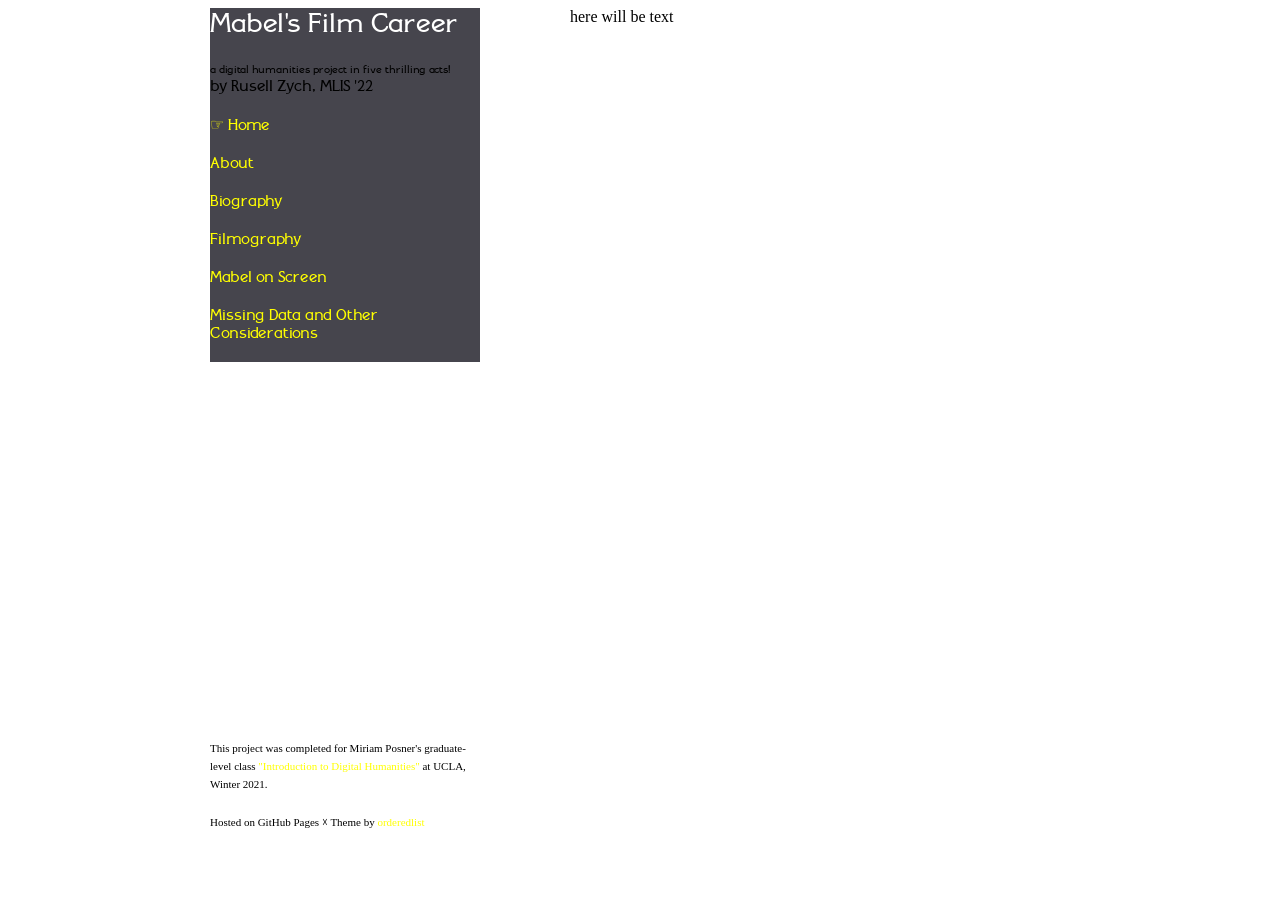
==== index.html @ 8f1e0db6 "Add files via upload" ====
<!doctype html>
<html>
  <head>
    <meta charset="utf-8">
    <meta http-equiv="X-UA-Compatible" content="chrome=1">
    <title>Mabel's Film Career</title>

    <link rel="stylesheet" href="styles.css">
    <link rel="stylesheet" href="pygment_trac.css">
    <meta name="viewport" content="width=device-width">
    <!--[if lt IE 9]>
    <script src="//html5shiv.googlecode.com/svn/trunk/html5.js"></script>
    <![endif]-->
  </head>

  <body>

    <div class="wrapper">
      <header>
        <h1>Mabel's Film Career</h1>
        <p><small>a digital humanities project in five thrilling acts!</small> <br> by Rusell Zych, MLIS '22</p>
        <p class="view"><a href="index1.html">☞ Home </a></p>
        <p class="view"><a href="About.html">About </a></p>
        <p class="view"><a href="Biography.html">Biography </a></p>
        <p class="view"><a href="Filmography.html">Filmography  </a></p>
        <p class="view"><a href="OnScreen.html">Mabel on Screen </a></p>
        <p class="view"><a href="Rumors.html">Missing Data and Other Considerations </a></p>

      </header>

  <section>
<p> here will be text </p>

</section>

<footer>
  <p><small>This project was completed for Miriam Posner's graduate-level class <a href="http://miriamposner.com/classes/dh201w21/">"Introduction to Digital Humanities"</a> at UCLA, Winter 2021.</small> </p>
  <p><small>Hosted on GitHub Pages ☓ Theme by <a href="https://github.com/orderedlist">orderedlist</a></small></p>
</footer>
</div>
<script src="javascripts/scale.fix.js"></script>
</body>
</html>
---- styles.css ----
@font-face {
  src: url(Fonts/silentina_film_regular-webfont.woff);
  font-family: silent;
}

@font-face {
  src: url(Fonts/nickelodeon.regular-webfont.woff);
  font-family: nickel;
}

@font-face {
  src: url(Fonts/antique_roman-webfont.woff);
  font-family: ant_ro;
}

@font-face {
  src: url(Fonts/librecaslontext-regular-webfont.woff);
  font-family: carlson;
}

<style>
@import url('https://fonts.googleapis.com/css2?family=Josefin+Slab:ital,wght@1,700&family=Merriweather&display=swap');
</style>

body {
  background-color: green;
  padding:50px;
  font-family: carlson;
  color:white;
  font-weight:400;
}

header {
font-family: silent;
background-color: #46454d;
}

h1, h2, h3, h4, h5, h6 {
  color:white;
  margin:0 0 20px;
}

p, ul, ol, table, pre, dl {
  margin:0 0 20px;
}

h1, h2, h3 {
  line-height:1.1;
}

h1 {
 font-family: silent;
  font-size:28px;
  font-weight: 500;
}

h2 {
  font-family: nickel;
  color:white;
  font-weight: 500;
}

h3, h4, h5, h6 {
  color: white;
  font-weight: 500;
}

a {
  color:yellow;
  text-decoration:none;
}

a:hover {
  color:#fff7f7;
}

a small {
  font-size:11px;
  color: white;
  margin-top:-0.3em;
  display:block;
}

a:hover small {
  color:yellow;
}

.wrapper {
  width:860px;
  margin:0 auto;
}

blockquote {
  border-left:1px solid #fff7f7;
  margin:0;
  padding:0 0 0 20px;
  font-style:italic;
}

code, pre {
  font-family:Monaco, Bitstream Vera Sans Mono, Lucida Console, Terminal, Consolas, Liberation Mono, DejaVu Sans Mono, Courier New, monospace;
  color:#333;
}

pre {
  padding:8px 15px;
  background: #46454d;
  border-radius:5px;
  border:1px solid #46454d;
  overflow-x: auto;
}

table {
  width:100%;
  border-collapse:collapse;
}

th, td {
  text-align:left;
  padding:5px 10px;
  border-bottom:1px solid #e5e5e5;
}

dt {
  color:#46454d;
  font-weight:500;
}

th {
  color:#46454d;
}

img {
  max-width:100%;
}

header {
  width:270px;
  float:left;
  position:fixed;
  -webkit-font-smoothing:subpixel-antialiased;
}

header ul {
  list-style:none;
  height:40px;
  padding:0;
  background: white;
  border-radius:5px;
  border:1px solid #e0e0e0;
  width:270px;
}

header li {
  width:89px;
  float:left;
  border-right:1px solid #e0e0e0;
  height:40px;
}

header li:first-child a {
  border-radius:5px 0 0 5px;
}

header li:last-child a {
  border-radius:0 5px 5px 0;
}

header ul a {
  line-height:1;
  font-size:11px;
  color:yellow;
  display:block;
  text-align:center;
  padding-top:6px;
  height:34px;
}

header ul a:hover {
  color: white;
}

header ul a:active {
  background-color: white;
}

strong {
  color:yellow;
  font-weight:500;
}

header ul li + li + li {
  border-right:none;
  width:89px;
}

header ul a strong {
  font-size:14px;
  display:block;
  color:yellow;
}

section {
  width:500px;
  float:right;
  padding-bottom:50px;
}

small {
  font-size:11px;
}

hr {
  border:0;
  background:#e5e5e5;
  height:1px;
  margin:0 0 20px;
}

footer {
  width:270px;
  float:left;
  position:fixed;
  bottom:50px;
  -webkit-font-smoothing:subpixel-antialiased;
}

@media print, screen and (max-width: 960px) {

  div.wrapper {
    width:auto;
    margin:0;
  }

  header, section, footer {
    float:none;
    position:static;
    width:auto;
  }

  header {
    padding-right:320px;
  }

  section {
    border:1px solid white;
    border-width:1px 0;
    padding:20px 0;
    margin:0 0 20px;
  }

  header a small {
    display:inline;
  }

  header ul {
    position:absolute;
    right:50px;
    top:52px;
  }
}

@media print, screen and (max-width: 720px) {
  body {
    word-wrap:break-word;
  }

  header {
    padding:0;
  }

  header ul, header p.view {
    position:static;
  }

  pre, code {
    word-wrap:normal;
  }
}

@media print, screen and (max-width: 480px) {
  body {
    padding:15px;
  }

  header ul {
    width:99%;
  }

  header li, header ul li + li + li {
    width:33%;
  }
}

@media print {
  body {
    padding:0.4in;
    font-size:12pt;
    color:white;
  }
}
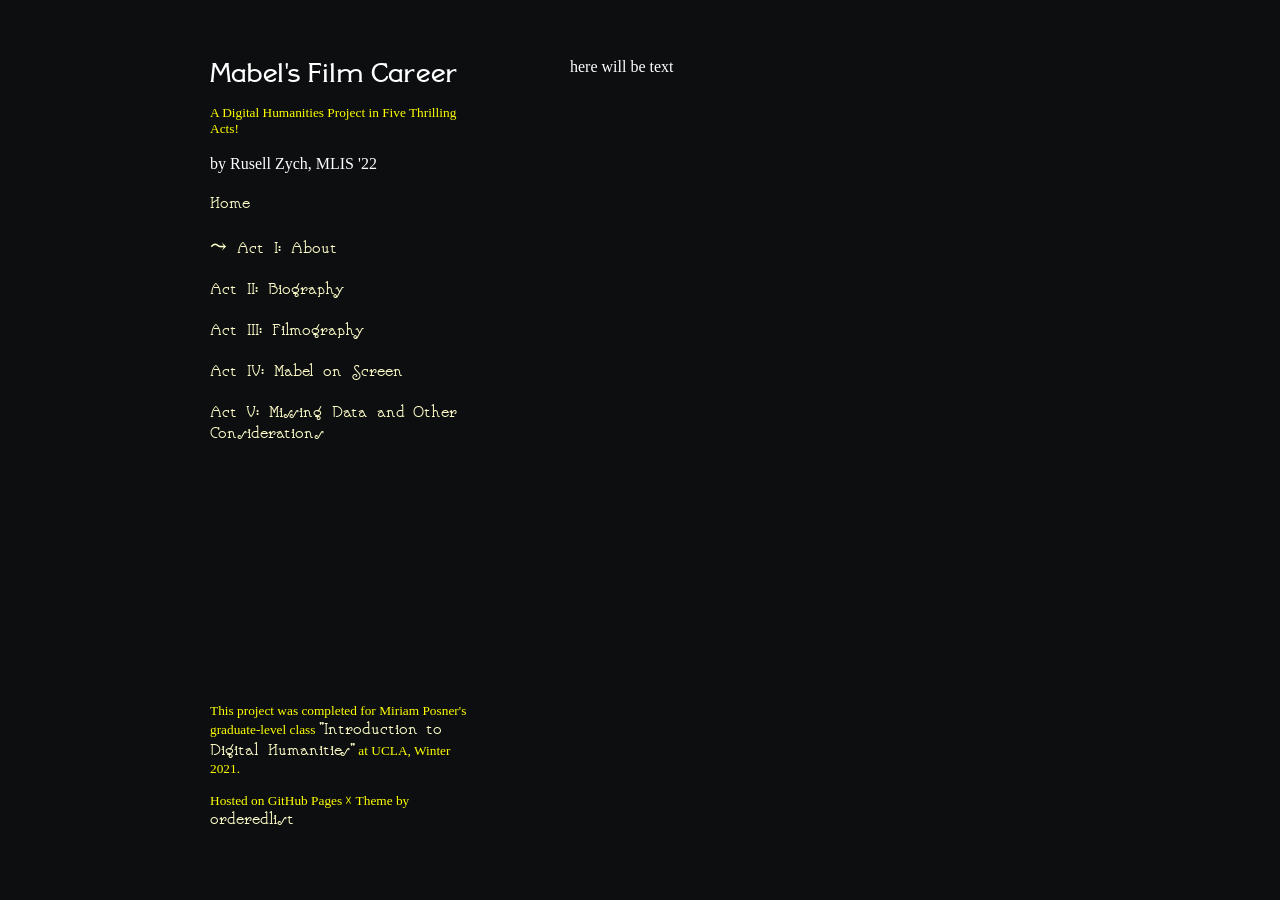
==== commit 4918f0d5: "Update index.html" ====
--- a/index.html
+++ b/index.html
@@ -16,15 +16,16 @@
   <body>
 
     <div class="wrapper">
+
       <header>
         <h1>Mabel's Film Career</h1>
-        <p><small>a digital humanities project in five thrilling acts!</small> <br> by Rusell Zych, MLIS '22</p>
-        <p class="view"><a href="index1.html">☞ Home </a></p>
-        <p class="view"><a href="About.html">About </a></p>
-        <p class="view"><a href="Biography.html">Biography </a></p>
-        <p class="view"><a href="Filmography.html">Filmography  </a></p>
-        <p class="view"><a href="OnScreen.html">Mabel on Screen </a></p>
-        <p class="view"><a href="Rumors.html">Missing Data and Other Considerations </a></p>
+        <p><small>A Digital Humanities Project in Five Thrilling Acts!</small> <br> by Rusell Zych, MLIS '22</p>
+        <p class="view"><a href="index.html"> Home </a></p>
+        <p class="view"><a href="About.html">⤳ Act I: About </a></p>
+        <p class="view"><a href="Biography.html">Act II: Biography </a></p>
+        <p class="view"><a href="Filmography.html">Act III: Filmography  </a></p>
+        <p class="view"><a href="OnScreen.html">Act IV: Mabel on Screen </a></p>
+        <p class="view"><a href="Rumors.html">Act V: Missing Data and Other Considerations </a></p>
 
       </header>
 
@@ -38,6 +39,7 @@
   <p><small>Hosted on GitHub Pages ☓ Theme by <a href="https://github.com/orderedlist">orderedlist</a></small></p>
 </footer>
 </div>
+
 <script src="javascripts/scale.fix.js"></script>
 </body>
 </html>
--- a/styles.css
+++ b/styles.css
@@ -18,25 +18,22 @@
   font-family: carlson;
 }
 
-<style>
-@import url('https://fonts.googleapis.com/css2?family=Josefin+Slab:ital,wght@1,700&family=Merriweather&display=swap');
-</style>
+@font-face {
+  src: url(Fonts/JosefinSlab-VariableFont_wght.ttf);
+  font-family: josefin
+}
+
 
 body {
-  background-color: green;
+  background-color:#0c0e0f;
   padding:50px;
-  font-family: carlson;
-  color:white;
+  font: 14px/1.5
   font-weight:400;
-}
-
-header {
-font-family: silent;
-background-color: #46454d;
+
 }
 
 h1, h2, h3, h4, h5, h6 {
-  color:white;
+  color: white;
   margin:0 0 20px;
 }
 
@@ -49,40 +46,49 @@
 }
 
 h1 {
- font-family: silent;
+  font-family: silent;
   font-size:28px;
   font-weight: 500;
 }
 
 h2 {
+  color:#393939;
+  font-weight: 500;
+}
+
+h3, h4, h5, h6 {
+  color:#494949;
+  font-weight: 500;
+}
+
+p {
+  color: white;
+  font-family: JosefinSlab;
+}
+
+a {
+  color:#fffdc9;
+  font-size: 20px;
   font-family: nickel;
-  color:white;
-  font-weight: 500;
-}
-
-h3, h4, h5, h6 {
-  color: white;
-  font-weight: 500;
-}
-
-a {
-  color:yellow;
+  font-weight: 400;
   text-decoration:none;
 }
 
 a:hover {
-  color:#fff7f7;
-}
-
-a small {
-  font-size:11px;
-  color: white;
+  color:#ff5454;
+}
+
+small {
+  font-size:15px/1.5;
+  font-weight: 400;
+  font-family: JosefinSlab;
+  color: yellow;
   margin-top:-0.3em;
   display:block;
 }
 
 a:hover small {
-  color:yellow;
+  color:#777;
 }
 
 .wrapper {
@@ -91,7 +97,7 @@
 }
 
 blockquote {
-  border-left:1px solid #fff7f7;
+  border-left:1px solid #e5e5e5;
   margin:0;
   padding:0 0 0 20px;
   font-style:italic;
@@ -104,9 +110,9 @@
 
 pre {
   padding:8px 15px;
-  background: #46454d;
+  background: #f8f8f8;
   border-radius:5px;
-  border:1px solid #46454d;
+  border:1px solid #e5e5e5;
   overflow-x: auto;
 }
 
@@ -122,12 +128,12 @@
 }
 
 dt {
-  color:#46454d;
+  color:#444;
   font-weight:500;
 }
 
 th {
-  color:#46454d;
+  color:#444;
 }
 
 img {
@@ -145,7 +151,7 @@
   list-style:none;
   height:40px;
   padding:0;
-  background: white;
+  background: #f4f4f4;
   border-radius:5px;
   border:1px solid #e0e0e0;
   width:270px;
@@ -169,7 +175,7 @@
 header ul a {
   line-height:1;
   font-size:11px;
-  color:yellow;
+  color:#999;
   display:block;
   text-align:center;
   padding-top:6px;
@@ -177,15 +183,15 @@
 }
 
 header ul a:hover {
-  color: white;
+  color:#999;
 }
 
 header ul a:active {
-  background-color: white;
+  background-color:#f0f0f0;
 }
 
 strong {
-  color:yellow;
+  color:#222;
   font-weight:500;
 }
 
@@ -197,17 +203,13 @@
 header ul a strong {
   font-size:14px;
   display:block;
-  color:yellow;
+  color:#222;
 }
 
 section {
   width:500px;
   float:right;
   padding-bottom:50px;
-}
-
-small {
-  font-size:11px;
 }
 
 hr {
@@ -243,7 +245,7 @@
   }
 
   section {
-    border:1px solid white;
+    border:1px solid #e5e5e5;
     border-width:1px 0;
     padding:20px 0;
     margin:0 0 20px;
@@ -296,6 +298,6 @@
   body {
     padding:0.4in;
     font-size:12pt;
-    color:white;
-  }
-}
+    color:#444;
+  }
+}
--- a/pygment_trac.css
+++ b/pygment_trac.css
@@ -0,0 +1,69 @@
+.highlight  { background: #ffffff; }
+.highlight .c { color: #999988; font-style: italic } /* Comment */
+.highlight .err { color: #a61717; background-color: #e3d2d2 } /* Error */
+.highlight .k { font-weight: bold } /* Keyword */
+.highlight .o { font-weight: bold } /* Operator */
+.highlight .cm { color: #999988; font-style: italic } /* Comment.Multiline */
+.highlight .cp { color: #999999; font-weight: bold } /* Comment.Preproc */
+.highlight .c1 { color: #999988; font-style: italic } /* Comment.Single */
+.highlight .cs { color: #999999; font-weight: bold; font-style: italic } /* Comment.Special */
+.highlight .gd { color: #000000; background-color: #46454d } /* Generic.Deleted */
+.highlight .gd .x { color: #000000; background-color: #ffaaaa } /* Generic.Deleted.Specific */
+.highlight .ge { font-style: italic } /* Generic.Emph */
+.highlight .gr { color: #aa0000 } /* Generic.Error */
+.highlight .gh { color: #999999 } /* Generic.Heading */
+.highlight .gi { color: #000000; background-color: #ddffdd } /* Generic.Inserted */
+.highlight .gi .x { color: #000000; background-color: #aaffaa } /* Generic.Inserted.Specific */
+.highlight .go { color: #888888 } /* Generic.Output */
+.highlight .gp { color: #555555 } /* Generic.Prompt */
+.highlight .gs { font-weight: bold } /* Generic.Strong */
+.highlight .gu { color: #800080; font-weight: bold; } /* Generic.Subheading */
+.highlight .gt { color: #aa0000 } /* Generic.Traceback */
+.highlight .kc { font-weight: bold } /* Keyword.Constant */
+.highlight .kd { font-weight: bold } /* Keyword.Declaration */
+.highlight .kn { font-weight: bold } /* Keyword.Namespace */
+.highlight .kp { font-weight: bold } /* Keyword.Pseudo */
+.highlight .kr { font-weight: bold } /* Keyword.Reserved */
+.highlight .kt { color: #445588; font-weight: bold } /* Keyword.Type */
+.highlight .m { color: #009999 } /* Literal.Number */
+.highlight .s { color: #d14 } /* Literal.String */
+.highlight .na { color: #008080 } /* Name.Attribute */
+.highlight .nb { color: #0086B3 } /* Name.Builtin */
+.highlight .nc { color: #445588; font-weight: bold } /* Name.Class */
+.highlight .no { color: #008080 } /* Name.Constant */
+.highlight .ni { color: #800080 } /* Name.Entity */
+.highlight .ne { color: #990000; font-weight: bold } /* Name.Exception */
+.highlight .nf { color: #990000; font-weight: bold } /* Name.Function */
+.highlight .nn { color: #555555 } /* Name.Namespace */
+.highlight .nt { color: #000080 } /* Name.Tag */
+.highlight .nv { color: #008080 } /* Name.Variable */
+.highlight .ow { font-weight: bold } /* Operator.Word */
+.highlight .w { color: #bbbbbb } /* Text.Whitespace */
+.highlight .mf { color: #009999 } /* Literal.Number.Float */
+.highlight .mh { color: #009999 } /* Literal.Number.Hex */
+.highlight .mi { color: #009999 } /* Literal.Number.Integer */
+.highlight .mo { color: #009999 } /* Literal.Number.Oct */
+.highlight .sb { color: #d14 } /* Literal.String.Backtick */
+.highlight .sc { color: #d14 } /* Literal.String.Char */
+.highlight .sd { color: #d14 } /* Literal.String.Doc */
+.highlight .s2 { color: #d14 } /* Literal.String.Double */
+.highlight .se { color: #d14 } /* Literal.String.Escape */
+.highlight .sh { color: #d14 } /* Literal.String.Heredoc */
+.highlight .si { color: #d14 } /* Literal.String.Interpol */
+.highlight .sx { color: #d14 } /* Literal.String.Other */
+.highlight .sr { color: #009926 } /* Literal.String.Regex */
+.highlight .s1 { color: #d14 } /* Literal.String.Single */
+.highlight .ss { color: #990073 } /* Literal.String.Symbol */
+.highlight .bp { color: #999999 } /* Name.Builtin.Pseudo */
+.highlight .vc { color: #008080 } /* Name.Variable.Class */
+.highlight .vg { color: #008080 } /* Name.Variable.Global */
+.highlight .vi { color: #008080 } /* Name.Variable.Instance */
+.highlight .il { color: #009999 } /* Literal.Number.Integer.Long */
+
+.type-csharp .highlight .k { color: #0000FF }
+.type-csharp .highlight .kt { color: #0000FF }
+.type-csharp .highlight .nf { color: #000000; font-weight: normal }
+.type-csharp .highlight .nc { color: #2B91AF }
+.type-csharp .highlight .nn { color: #000000 }
+.type-csharp .highlight .s { color: #A31515 }
+.type-csharp .highlight .sc { color: #A31515 }
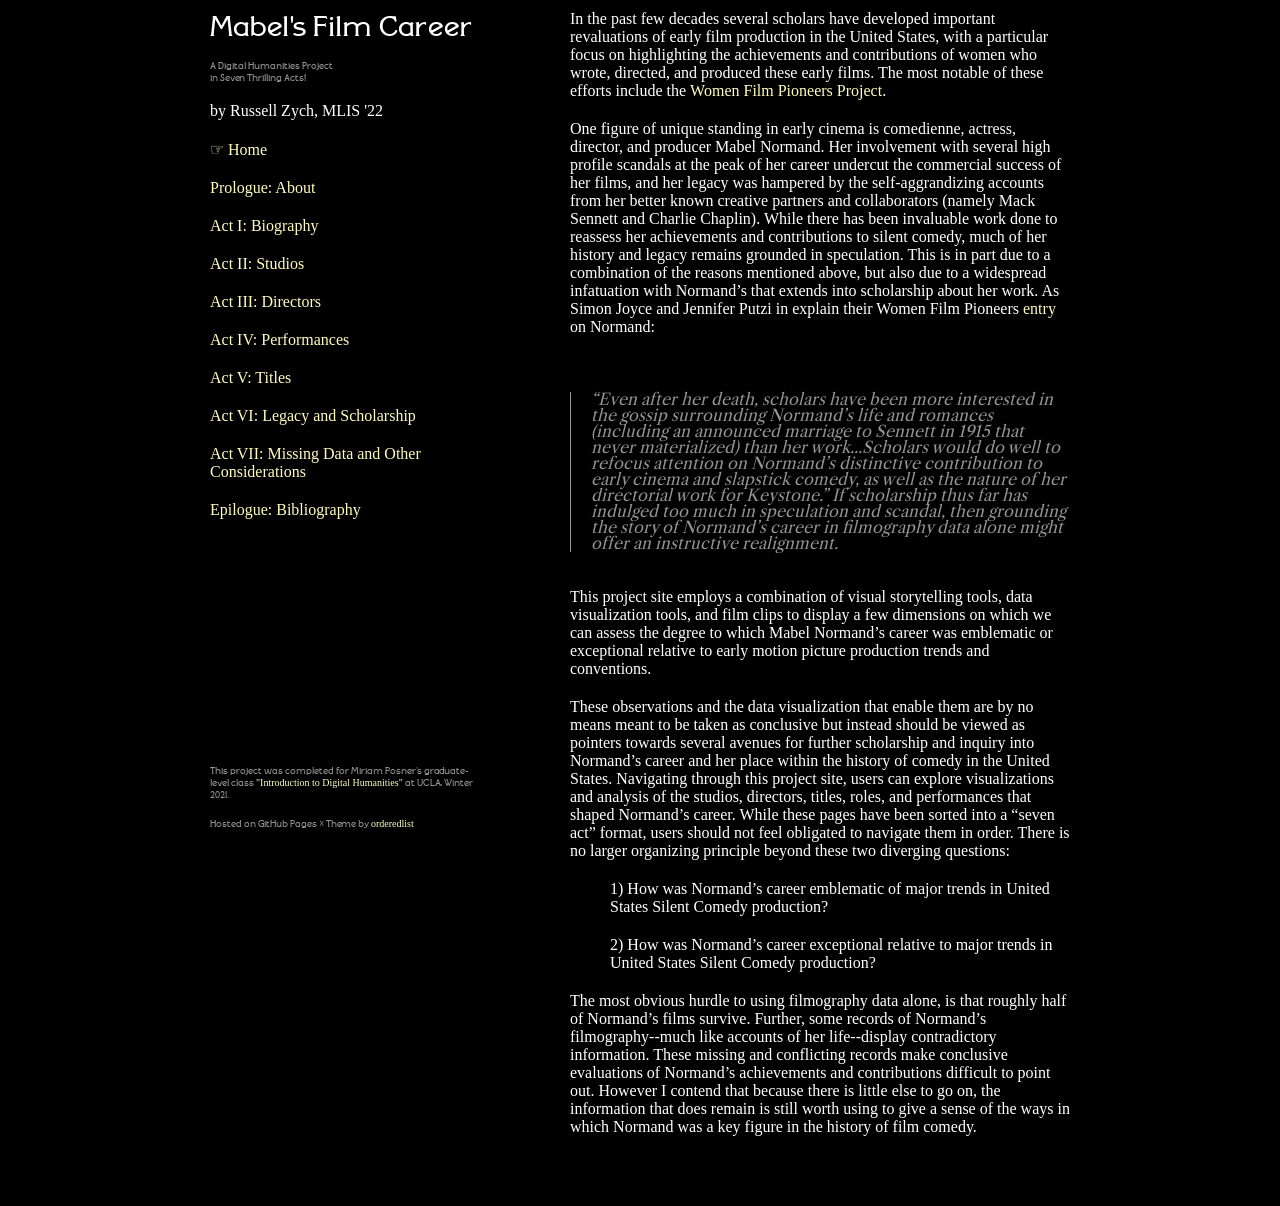
==== commit 93ca4e0b: "Add files via upload" ====
--- a/index.html
+++ b/index.html
@@ -19,18 +19,43 @@
 
       <header>
         <h1>Mabel's Film Career</h1>
-        <p><small>A Digital Humanities Project in Five Thrilling Acts!</small> <br> by Rusell Zych, MLIS '22</p>
-        <p class="view"><a href="index.html"> Home </a></p>
-        <p class="view"><a href="About.html">⤳ Act I: About </a></p>
-        <p class="view"><a href="Biography.html">Act II: Biography </a></p>
-        <p class="view"><a href="Filmography.html">Act III: Filmography  </a></p>
-        <p class="view"><a href="OnScreen.html">Act IV: Mabel on Screen </a></p>
-        <p class="view"><a href="Rumors.html">Act V: Missing Data and Other Considerations </a></p>
+        <p><small>A Digital Humanities Project <br> in Seven Thrilling Acts! </br> </small> <br> by Russell Zych, MLIS '22</p>
+        <p class="view"><a href="index.html">☞ Home </a></p>
+        <p class="view"><a href="About.html"> Prologue: About </a></p>
+        <p class="view"><a href="Biography.html"> Act I: Biography </a></p>
+        <p class="view"><a href="Studios.html"> Act II: Studios </a></p>
+        <p class="view"><a href="Filmography.html"> Act III: Directors  </a></p>
+        <p class="view"><a href="OnScreen.html"> Act IV: Performances </a></p>
+        <p class="view"><a href="Words.html"> Act V: Titles </a></p>
+        <p class="view"><a href="Legacy.html"> Act VI: Legacy and Scholarship </a></p>
+        <p class="view"><a href="Missing.html"> Act VII: Missing Data and Other Considerations </a></p>
+        <p class="view"><a href="Bibliography.html"> Epilogue: Bibliography </a></p>
 
       </header>
 
   <section>
-<p> here will be text </p>
+<p>In the past few decades several scholars have developed important revaluations of early film production in the United States, with a particular focus on highlighting the achievements and contributions of women who wrote, directed, and produced these early films. The most notable of these efforts include the <a href="https://wfpp.columbia.edu">Women Film Pioneers Project</a>.</p>
+
+<p>One figure of unique standing in early cinema is comedienne, actress, director, and producer Mabel Normand. Her involvement with several high profile scandals at the peak of her career undercut the commercial success of her films, and her legacy was hampered by the self-aggrandizing accounts from her better known creative partners and collaborators (namely Mack Sennett and Charlie Chaplin). While there has been invaluable work done to reassess her achievements and contributions to silent comedy, much of her history and legacy remains grounded in speculation. This is in part due to a combination of the reasons mentioned above, but also due to a widespread infatuation with Normand’s that extends into scholarship about her work. As Simon Joyce and Jennifer Putzi in explain their Women Film Pioneers <a href="https://wfpp.columbia.edu/pioneer/ccp-mabel-normand/">entry</a> on Normand:</p>
+<br></br>
+<blockquote>
+“Even after her death, scholars have been more interested in the gossip surrounding Normand’s life and romances (including an announced marriage to Sennett in 1915 that never materialized) than her work...Scholars would do well to refocus attention on Normand’s distinctive contribution to early cinema and slapstick comedy, as well as the nature of her directorial work for Keystone.”
+If scholarship thus far has indulged too much in speculation and scandal, then grounding the story of Normand’s career in filmography data alone might offer an instructive realignment.
+</blockquote>
+<br></br>
+<p>This project site employs a combination of visual storytelling tools, data visualization tools, and film clips to display a few dimensions on which we can assess the degree to which Mabel Normand’s career was emblematic or exceptional relative to early motion picture production trends and conventions.</p>
+
+<p>These observations and the data visualization that enable them are by no means meant to be taken as conclusive but instead should be viewed as pointers towards several avenues for further scholarship and inquiry into Normand’s career and her place within the history of comedy in the United States. Navigating through this project site, users can explore visualizations and analysis of the studios, directors, titles, roles, and performances that shaped Normand’s career. While these pages have been sorted into a “seven act” format, users should not feel obligated to navigate them in order. There is no larger organizing principle beyond these two diverging questions:</p>
+<ol>
+<li>
+<p>1) How was Normand’s career emblematic of major trends in United States Silent Comedy production?</p>
+</li>
+<li>
+<p>2) How was Normand’s career exceptional relative to major trends in United States Silent Comedy production?</p>
+</li>
+</ol>
+
+<p>The most obvious hurdle to using filmography data alone, is that roughly half of Normand’s films survive. Further, some records of Normand’s filmography--much like accounts of her life--display contradictory information. These missing and conflicting records make conclusive evaluations of Normand’s achievements and contributions difficult to point out. However I contend that because there is little else to go on, the information that does remain is still worth using to give a sense of the ways in which Normand was a key figure in the history of film comedy.</P>
 
 </section>
 
--- a/styles.css
+++ b/styles.css
@@ -19,21 +19,20 @@
 }
 
 @font-face {
-  src: url(Fonts/JosefinSlab-VariableFont_wght.ttf);
-  font-family: josefin
+  src: url(Fonts/josefinslab-variablefont_wght-webfont.woff);
+  font-family: josefin;
 }
 
 
 body {
-  background-color:#0c0e0f;
-  padding:50px;
+  background-color: black;
+  padding:2px;
   font: 14px/1.5
   font-weight:400;
 
 }
 
 h1, h2, h3, h4, h5, h6 {
-  color: white;
   margin:0 0 20px;
 }
 
@@ -46,43 +45,43 @@
 }
 
 h1 {
+  color: white;
   font-family: silent;
-  font-size:28px;
+  font-size:30px;
   font-weight: 500;
 }
 
 h2 {
-  color:#393939;
-  font-weight: 500;
+  color: white;
+  font-weight: 200;
+  font-family: silent;
 }
 
 h3, h4, h5, h6 {
-  color:#494949;
-  font-weight: 500;
+  color: white;
+  font-weight: light;
 }
 
 p {
   color: white;
-  font-family: JosefinSlab;
+  font-family:josefinslab;
 }
 
 a {
-  color:#fffdc9;
-  font-size: 20px;
-  font-family: nickel;
-  font-weight: 400;
+  color: #FFFDBD;
+  font-family: josefin;
   text-decoration:none;
 }
 
 a:hover {
-  color:#ff5454;
+  color:#FFC588;
 }
 
 small {
-  font-size:15px/1.5;
-  font-weight: 400;
-  font-family: JosefinSlab;
-  color: yellow;
+  font-size:10px;
+  font-weight: 200;
+  font-family: silent;
+  color: #959595;
   margin-top:-0.3em;
   display:block;
 }
@@ -97,14 +96,16 @@
 }
 
 blockquote {
-  border-left:1px solid #e5e5e5;
+  border-left:1px solid #959595;
+  color: #959595;
+  font-family: carlson;
   margin:0;
   padding:0 0 0 20px;
   font-style:italic;
 }
 
 code, pre {
-  font-family:Monaco, Bitstream Vera Sans Mono, Lucida Console, Terminal, Consolas, Liberation Mono, DejaVu Sans Mono, Courier New, monospace;
+  font-family:josefin;
   color:#333;
 }
 
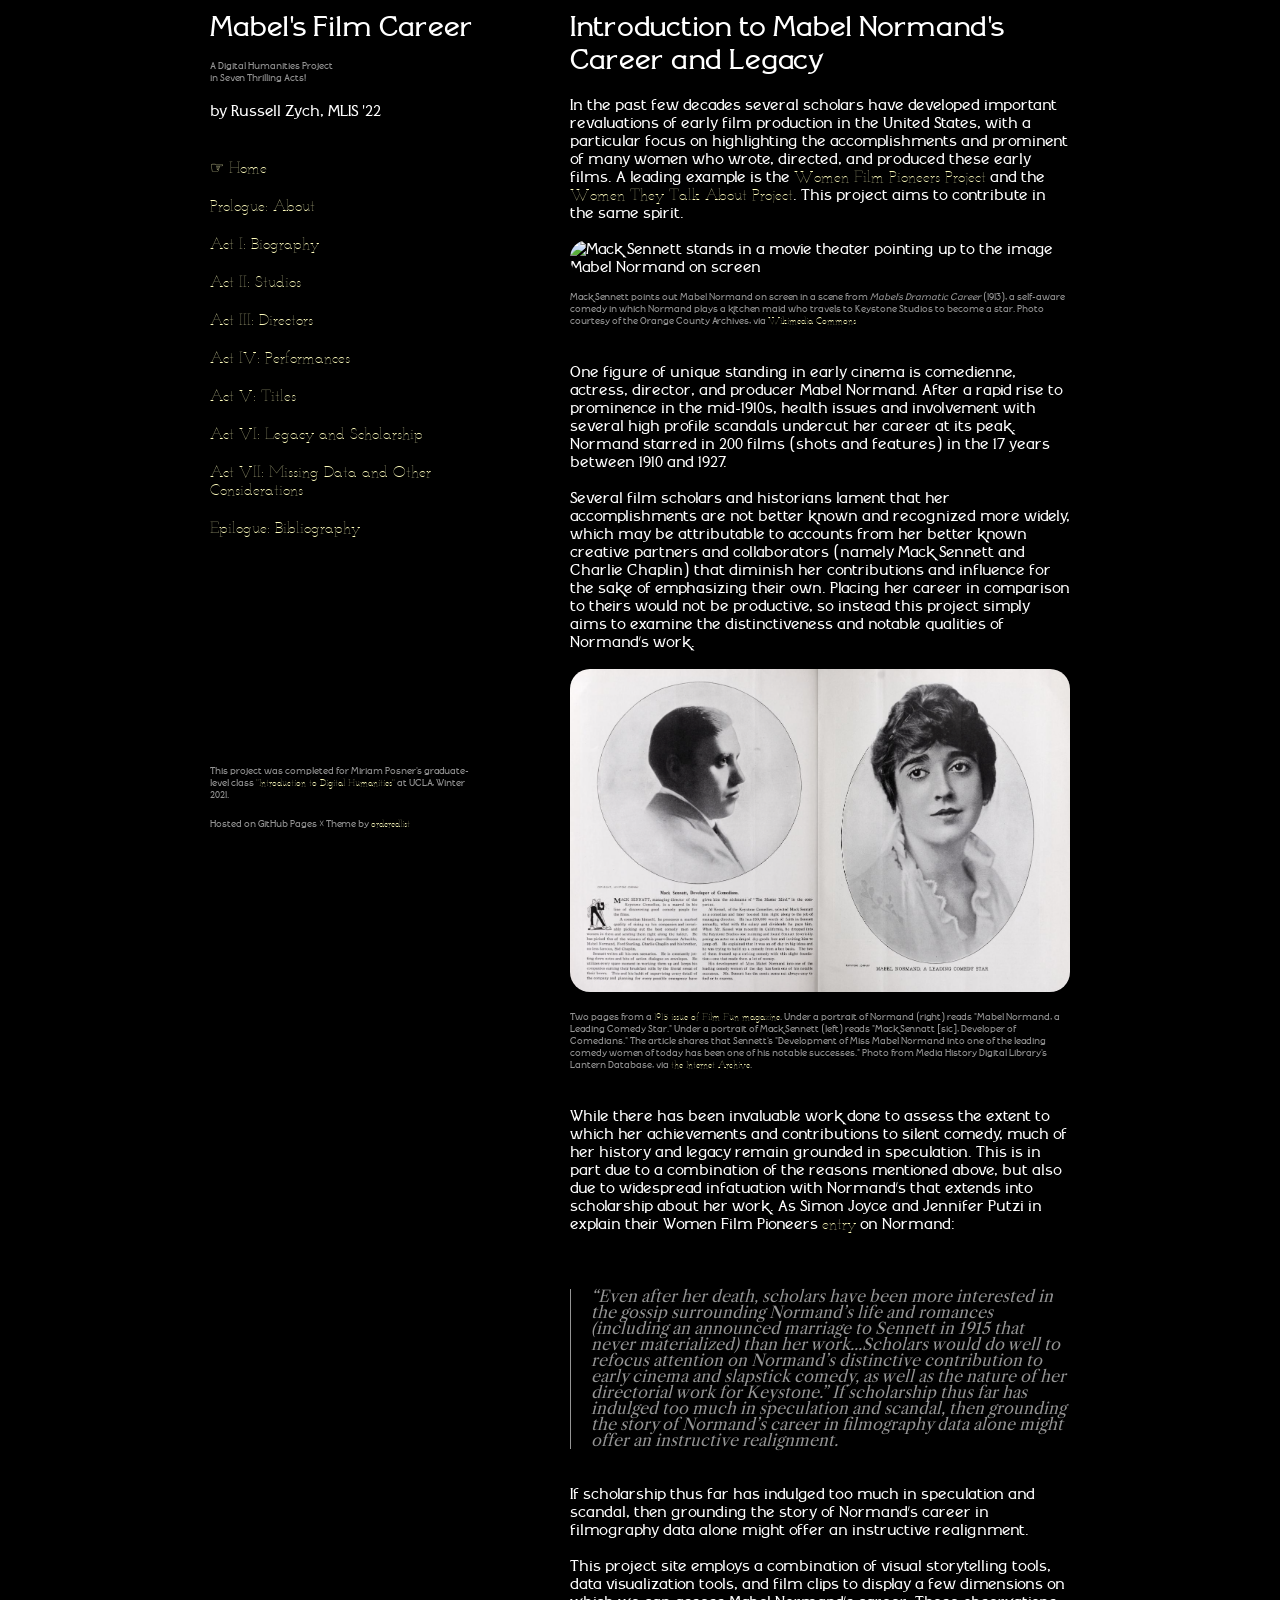
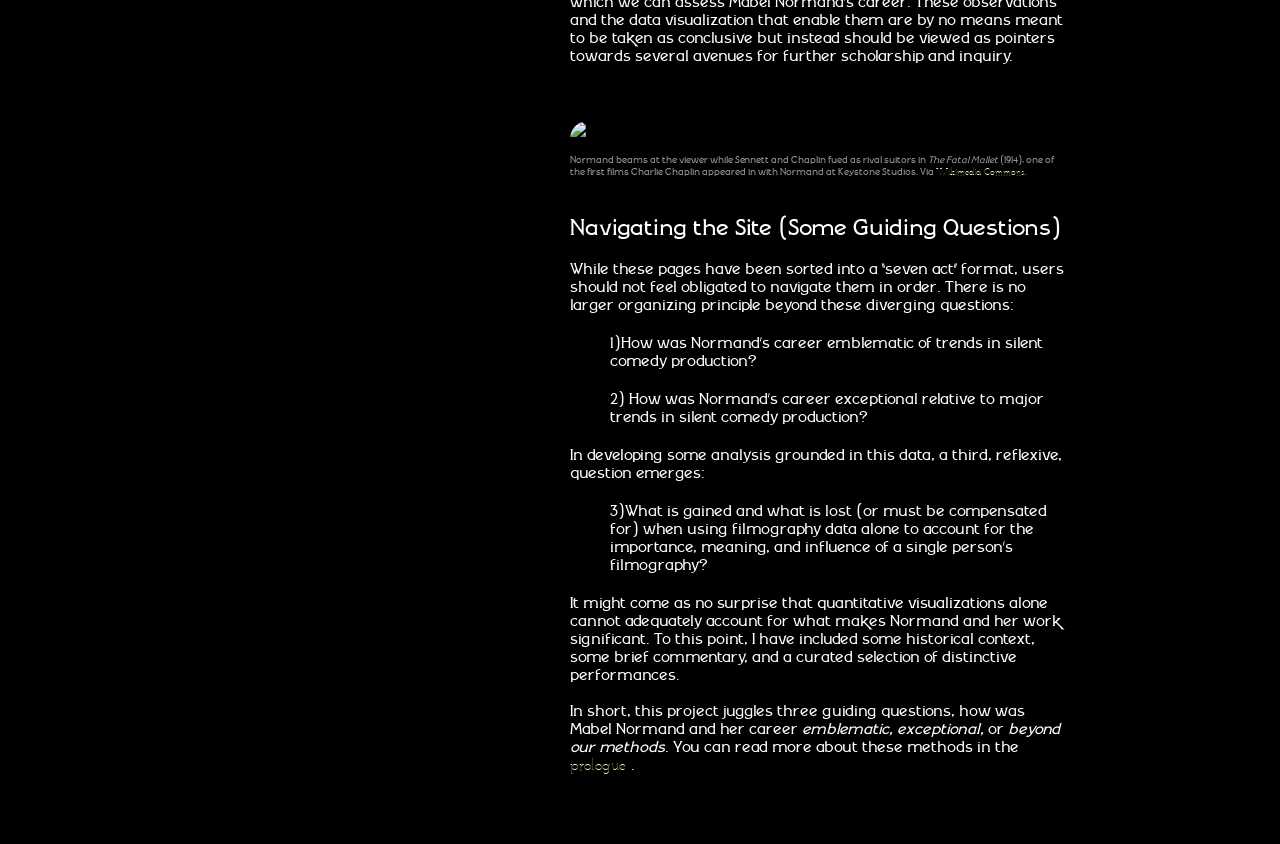
==== commit 1e4fc1bc: "Add files via upload" ====
--- a/index.html
+++ b/index.html
@@ -19,7 +19,8 @@
 
       <header>
         <h1>Mabel's Film Career</h1>
-        <p><small>A Digital Humanities Project <br> in Seven Thrilling Acts! </br> </small> <br> by Russell Zych, MLIS '22</p>
+        <p><small>A Digital Humanities Project <br> in Seven Thrilling Acts! </br> </small> <br> by Russell Zych, MLIS '22</p></br>
+
         <p class="view"><a href="index.html">☞ Home </a></p>
         <p class="view"><a href="About.html"> Prologue: About </a></p>
         <p class="view"><a href="Biography.html"> Act I: Biography </a></p>
@@ -34,28 +35,74 @@
       </header>
 
   <section>
-<p>In the past few decades several scholars have developed important revaluations of early film production in the United States, with a particular focus on highlighting the achievements and contributions of women who wrote, directed, and produced these early films. The most notable of these efforts include the <a href="https://wfpp.columbia.edu">Women Film Pioneers Project</a>.</p>
+<h1> Introduction to Mabel Normand's Career and Legacy </h1>
 
-<p>One figure of unique standing in early cinema is comedienne, actress, director, and producer Mabel Normand. Her involvement with several high profile scandals at the peak of her career undercut the commercial success of her films, and her legacy was hampered by the self-aggrandizing accounts from her better known creative partners and collaborators (namely Mack Sennett and Charlie Chaplin). While there has been invaluable work done to reassess her achievements and contributions to silent comedy, much of her history and legacy remains grounded in speculation. This is in part due to a combination of the reasons mentioned above, but also due to a widespread infatuation with Normand’s that extends into scholarship about her work. As Simon Joyce and Jennifer Putzi in explain their Women Film Pioneers <a href="https://wfpp.columbia.edu/pioneer/ccp-mabel-normand/">entry</a> on Normand:</p>
+    <p>
+      In the past few decades several scholars have developed important revaluations of early film production in the United States, with a particular focus on highlighting the accomplishments and prominent of many women who wrote, directed, and produced these early films. A leading example is the <a href="https://wfpp.columbia.edu">Women Film Pioneers Project</a> and the <a href="https://aficatalog.afi.com/women-they-talk-about">Women They Talk About Project</a>. This project aims to contribute in the same spirit.
+    <br></br>
+    <img src="https://upload.wikimedia.org/wikipedia/commons/thumb/c/c4/Mabel%27s_Dramatic_Career_1913.jpeg/800px-Mabel%27s_Dramatic_Career_1913.jpeg" alt="Mack Sennett stands in a movie theater pointing up to the image Mabel Normand on screen" class="rounded-corners"/>
+    <br></br>
+    <small> Mack Sennett points out Mabel Normand on screen in a scene from <i>Mabel’s Dramatic Career</i> (1913), a self-aware comedy in which Normand plays a kitchen maid who travels to Keystone Studios to become a star. Photo courtesy of the Orange County Archives, via <a href="https://commons.wikimedia.org/wiki/File:Mabel%27s_Dramatic_Career_1913.jpeg"> Wikimedia Commons </a> </small>
+    <br></br>
+
+      One figure of unique standing in early cinema is comedienne, actress, director, and producer Mabel Normand. After a rapid rise to prominence in the mid-1910s, health issues and involvement with several high profile scandals undercut her career at its peak. Normand starred in 200 films (shots and features) in the 17 years between 1910 and 1927.
+
+  <br></br>
+
+      Several film scholars and historians lament that her accomplishments are not better known and recognized more widely, which may be attributable to accounts from her better known creative partners and collaborators (namely Mack Sennett and Charlie Chaplin) that diminish her contributions and influence for the sake of emphasizing their own. Placing her career in comparison to theirs would not be productive, so instead this project simply aims to examine the distinctiveness and notable qualities of Normand’s work.
+
+  <br></br>
+  <img src="Images/FilmFunJuly1915.png" alt="Two pages from July 1915's Film Fun magazine" class="rounded-corners"/>
+  <br></br>
+  <small> Two pages from a <a href="https://archive.org/details/filmfunjuly1915316lesl/page/n3/mode/2up?view=theaterJuly">1915 issue of Film Fun magazine</a>. Under a portrait of Normand (right) reads "Mabel Normand, a Leading Comedy Star." Under a portrait of Mack Sennett (left) reads "Mack Sennatt [sic], Developer of Comedians." The article shares that Sennett's "Development of Miss Mabel Normand into one of the leading comedy women of today has been one of his notable successes." Photo from Media History Digital Library's Lantern Database, via <a href="https://archive.org/details/filmfunjuly1915316lesl/page/n3/mode/2up?view=theater"> the Internet Archive</a>.</small>
+  <br></br>
+
+  While there has been invaluable work done to assess the extent to which her achievements and contributions to silent comedy, much of her history and legacy remain grounded in speculation. This is in part due to a combination of the reasons mentioned above, but also due to widespread infatuation with Normand’s that extends into scholarship about her work. As Simon Joyce and Jennifer Putzi in explain their Women Film Pioneers <a href="https://wfpp.columbia.edu/pioneer/ccp-mabel-normand/">entry</a>
+ on Normand:
+  </p>
 <br></br>
 <blockquote>
 “Even after her death, scholars have been more interested in the gossip surrounding Normand’s life and romances (including an announced marriage to Sennett in 1915 that never materialized) than her work...Scholars would do well to refocus attention on Normand’s distinctive contribution to early cinema and slapstick comedy, as well as the nature of her directorial work for Keystone.”
 If scholarship thus far has indulged too much in speculation and scandal, then grounding the story of Normand’s career in filmography data alone might offer an instructive realignment.
 </blockquote>
 <br></br>
-<p>This project site employs a combination of visual storytelling tools, data visualization tools, and film clips to display a few dimensions on which we can assess the degree to which Mabel Normand’s career was emblematic or exceptional relative to early motion picture production trends and conventions.</p>
+<p>
+  If scholarship thus far has indulged too much in speculation and scandal, then grounding the story of Normand’s career in filmography data alone might offer an instructive realignment.
+<br></br>
+This project site employs a combination of visual storytelling tools, data visualization tools, and film clips to display a few dimensions on which we can assess  Mabel Normand’s career. These observations and the data visualization that enable them are by no means meant to be taken as conclusive but instead should be viewed as pointers towards several avenues for further scholarship and inquiry.
+</p>
 
-<p>These observations and the data visualization that enable them are by no means meant to be taken as conclusive but instead should be viewed as pointers towards several avenues for further scholarship and inquiry into Normand’s career and her place within the history of comedy in the United States. Navigating through this project site, users can explore visualizations and analysis of the studios, directors, titles, roles, and performances that shaped Normand’s career. While these pages have been sorted into a “seven act” format, users should not feel obligated to navigate them in order. There is no larger organizing principle beyond these two diverging questions:</p>
-<ol>
+<br></br>
+<img src="https://upload.wikimedia.org/wikipedia/commons/e/e3/The_Fatal_Mallet.jpg" alt="Normand stands to the left of Sennett who threatens Chaplin, a rival suitor in The Fatal Mallet (1914)" class="rounded-corners"/>
+<small> Normand beams at the viewer while Sennett and Chaplin fued as rival suitors in <i>The Fatal Mallet </i> (1914), one of the first films Charlie Chaplin appeared in with Normand at Keystone Studios. Via <a href="https://commons.wikimedia.org/wiki/File:The_Fatal_Mallet.jpg"> Wikimedia Commons</a>.</small>
+<br></br>
+
+<h2> Navigating the Site (Some Guiding Questions) </h2>
+  <p>
+  While these pages have been sorted into a “seven act” format, users should not feel obligated to navigate them in order. There is no larger organizing principle beyond these diverging questions:
+  </p>
+  <ol>
 <li>
-<p>1) How was Normand’s career emblematic of major trends in United States Silent Comedy production?</p>
+<p>1)How was Normand’s career emblematic of trends in silent comedy production?</p>
 </li>
 <li>
-<p>2) How was Normand’s career exceptional relative to major trends in United States Silent Comedy production?</p>
+<p>2) How was Normand’s career exceptional relative to major trends in silent comedy production?</p>
 </li>
 </ol>
 
-<p>The most obvious hurdle to using filmography data alone, is that roughly half of Normand’s films survive. Further, some records of Normand’s filmography--much like accounts of her life--display contradictory information. These missing and conflicting records make conclusive evaluations of Normand’s achievements and contributions difficult to point out. However I contend that because there is little else to go on, the information that does remain is still worth using to give a sense of the ways in which Normand was a key figure in the history of film comedy.</P>
+  <p>
+  In developing some analysis grounded in this data, a third, reflexive, question emerges:
+  </p>
+  <ol>
+      <li><p>3)What is gained and what is lost (or must be compensated for) when using filmography data alone to account for the importance, meaning, and influence of a single person’s filmography?
+      </p></li>
+  </ol>
+
+  <p>
+    It might come as no surprise that quantitative visualizations alone cannot adequately account for what makes Normand and her work significant. To this point, I have included some historical context, some brief commentary, and a curated selection of distinctive performances.
+    <br></br>
+    In short, this project juggles three guiding questions, how was Mabel Normand and her career <em> emblematic, exceptional,</em> or <em>beyond our methods</em>. You can read more about these methods in the <a href="About.html"> prologue </a>.
+</p>
 
 </section>
 
--- a/styles.css
+++ b/styles.css
@@ -23,6 +23,11 @@
   font-family: josefin;
 }
 
+
+img.rounded-corners {
+  border-radius: 20px;
+
+}
 
 body {
   background-color: black;
@@ -48,7 +53,7 @@
   color: white;
   font-family: silent;
   font-size:30px;
-  font-weight: 500;
+  font-weight: 400;
 }
 
 h2 {
@@ -59,12 +64,13 @@
 
 h3, h4, h5, h6 {
   color: white;
+  font-family: silent;
   font-weight: light;
 }
 
 p {
   color: white;
-  font-family:josefinslab;
+  font-family: silent;
 }
 
 a {
@@ -284,6 +290,7 @@
 @media print, screen and (max-width: 480px) {
   body {
     padding:15px;
+    border-radius: 25px;
   }
 
   header ul {
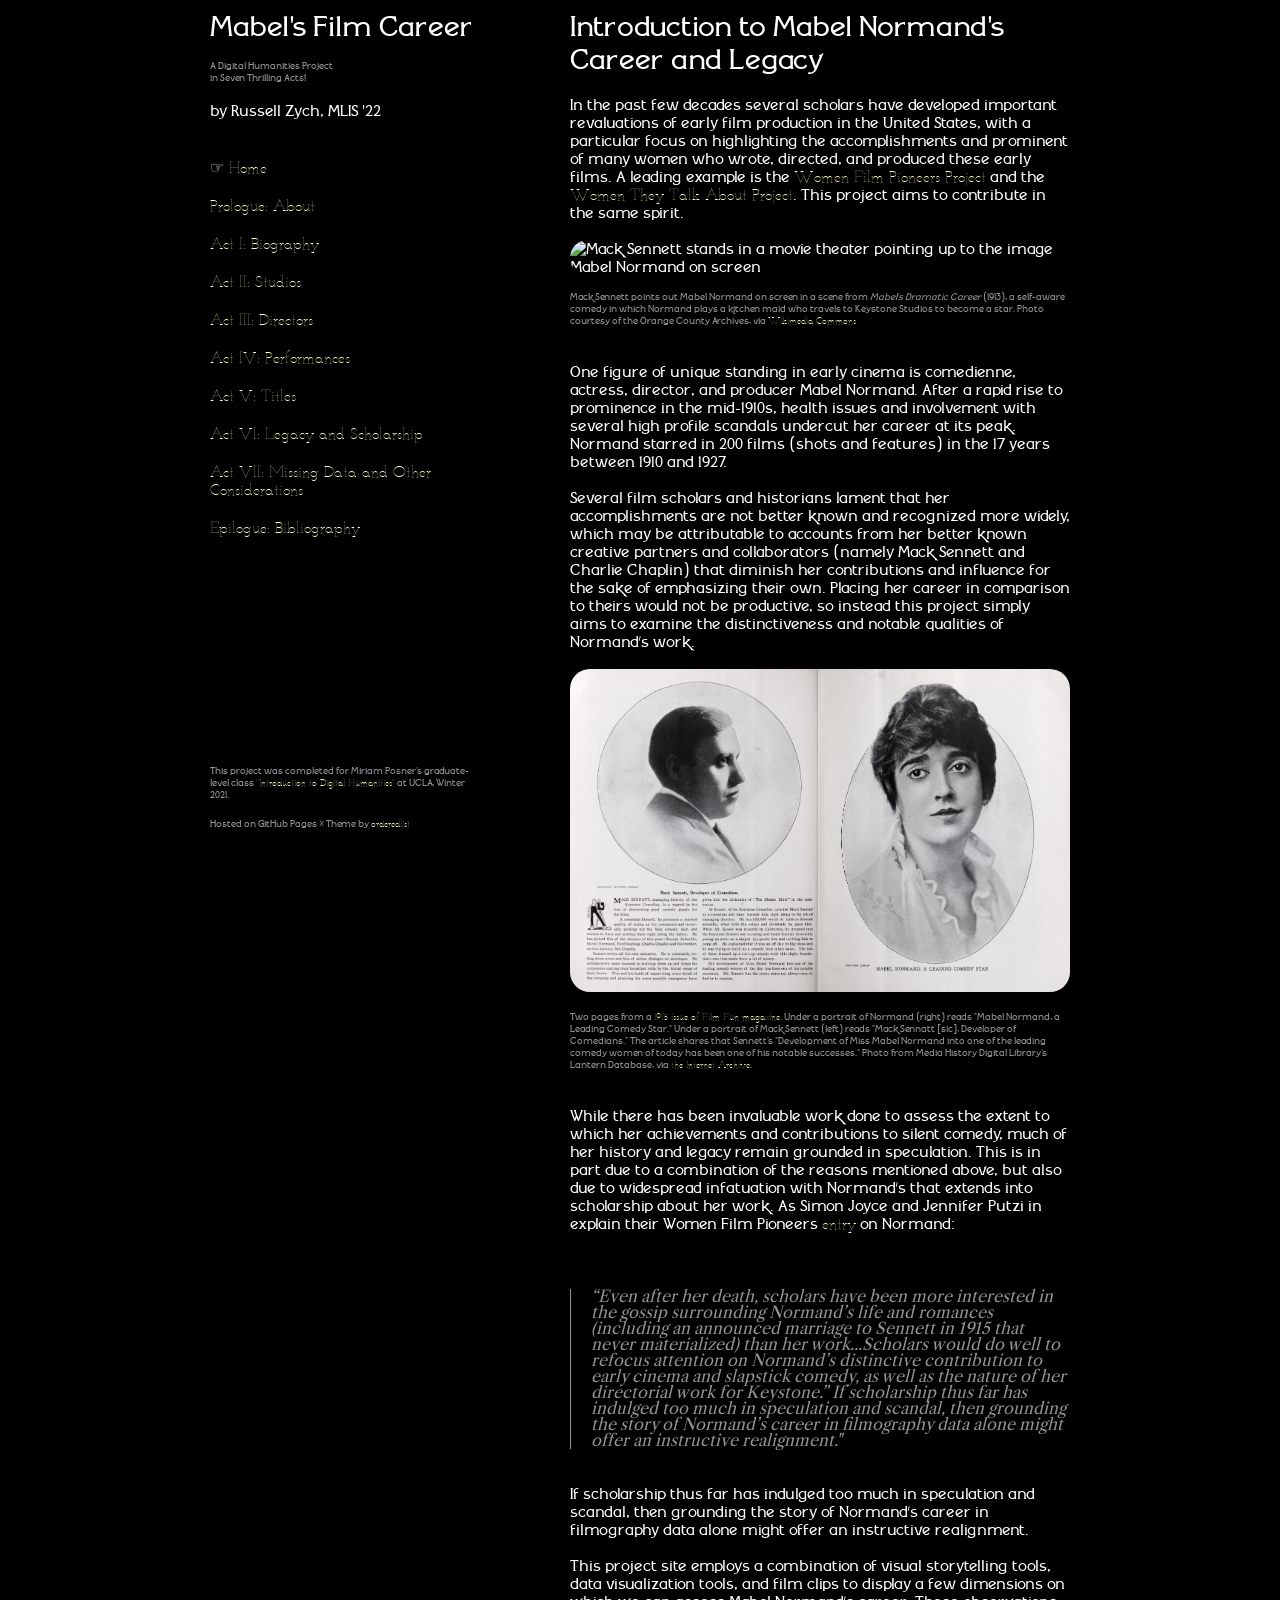
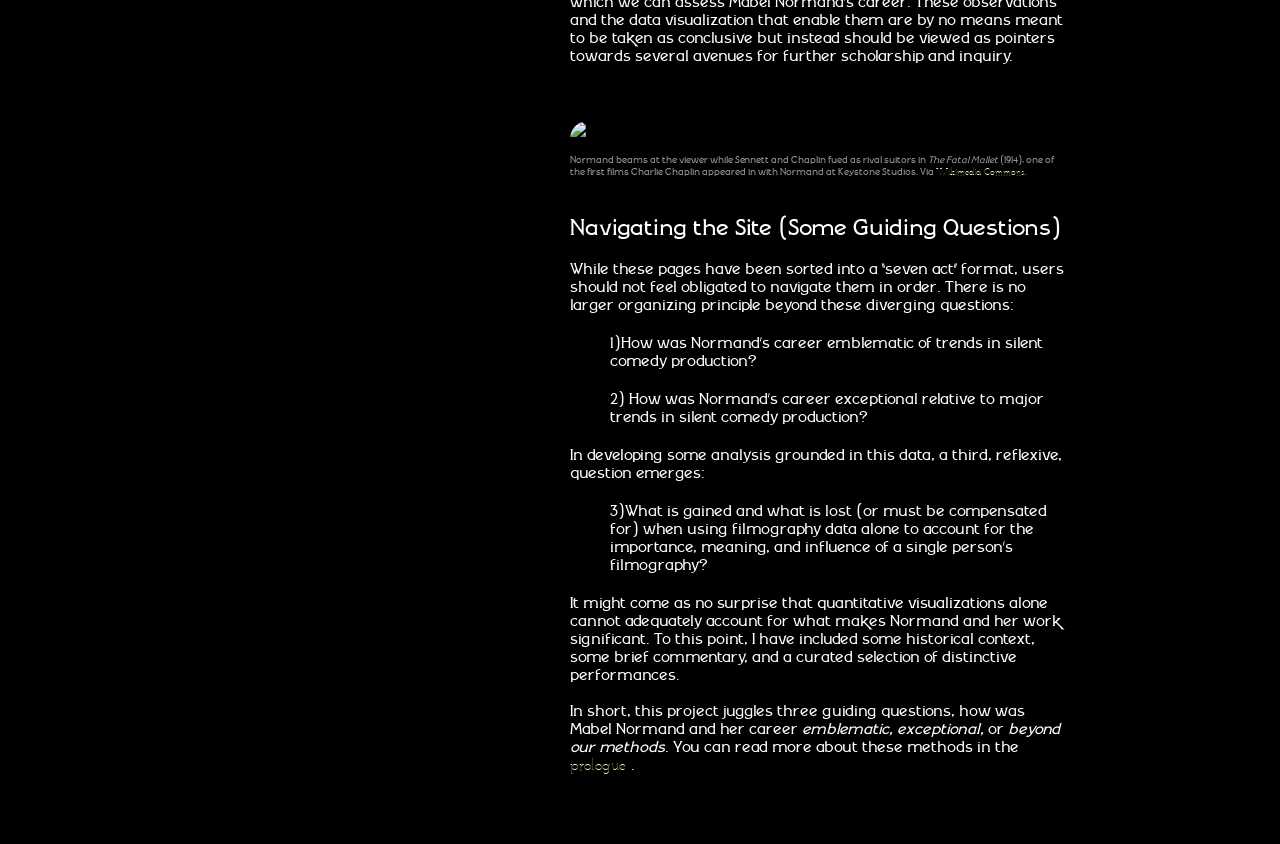
==== commit 7dadf143: "Update index.html" ====
--- a/index.html
+++ b/index.html
@@ -63,7 +63,7 @@
 <br></br>
 <blockquote>
 “Even after her death, scholars have been more interested in the gossip surrounding Normand’s life and romances (including an announced marriage to Sennett in 1915 that never materialized) than her work...Scholars would do well to refocus attention on Normand’s distinctive contribution to early cinema and slapstick comedy, as well as the nature of her directorial work for Keystone.”
-If scholarship thus far has indulged too much in speculation and scandal, then grounding the story of Normand’s career in filmography data alone might offer an instructive realignment.
+If scholarship thus far has indulged too much in speculation and scandal, then grounding the story of Normand’s career in filmography data alone might offer an instructive realignment."
 </blockquote>
 <br></br>
 <p>
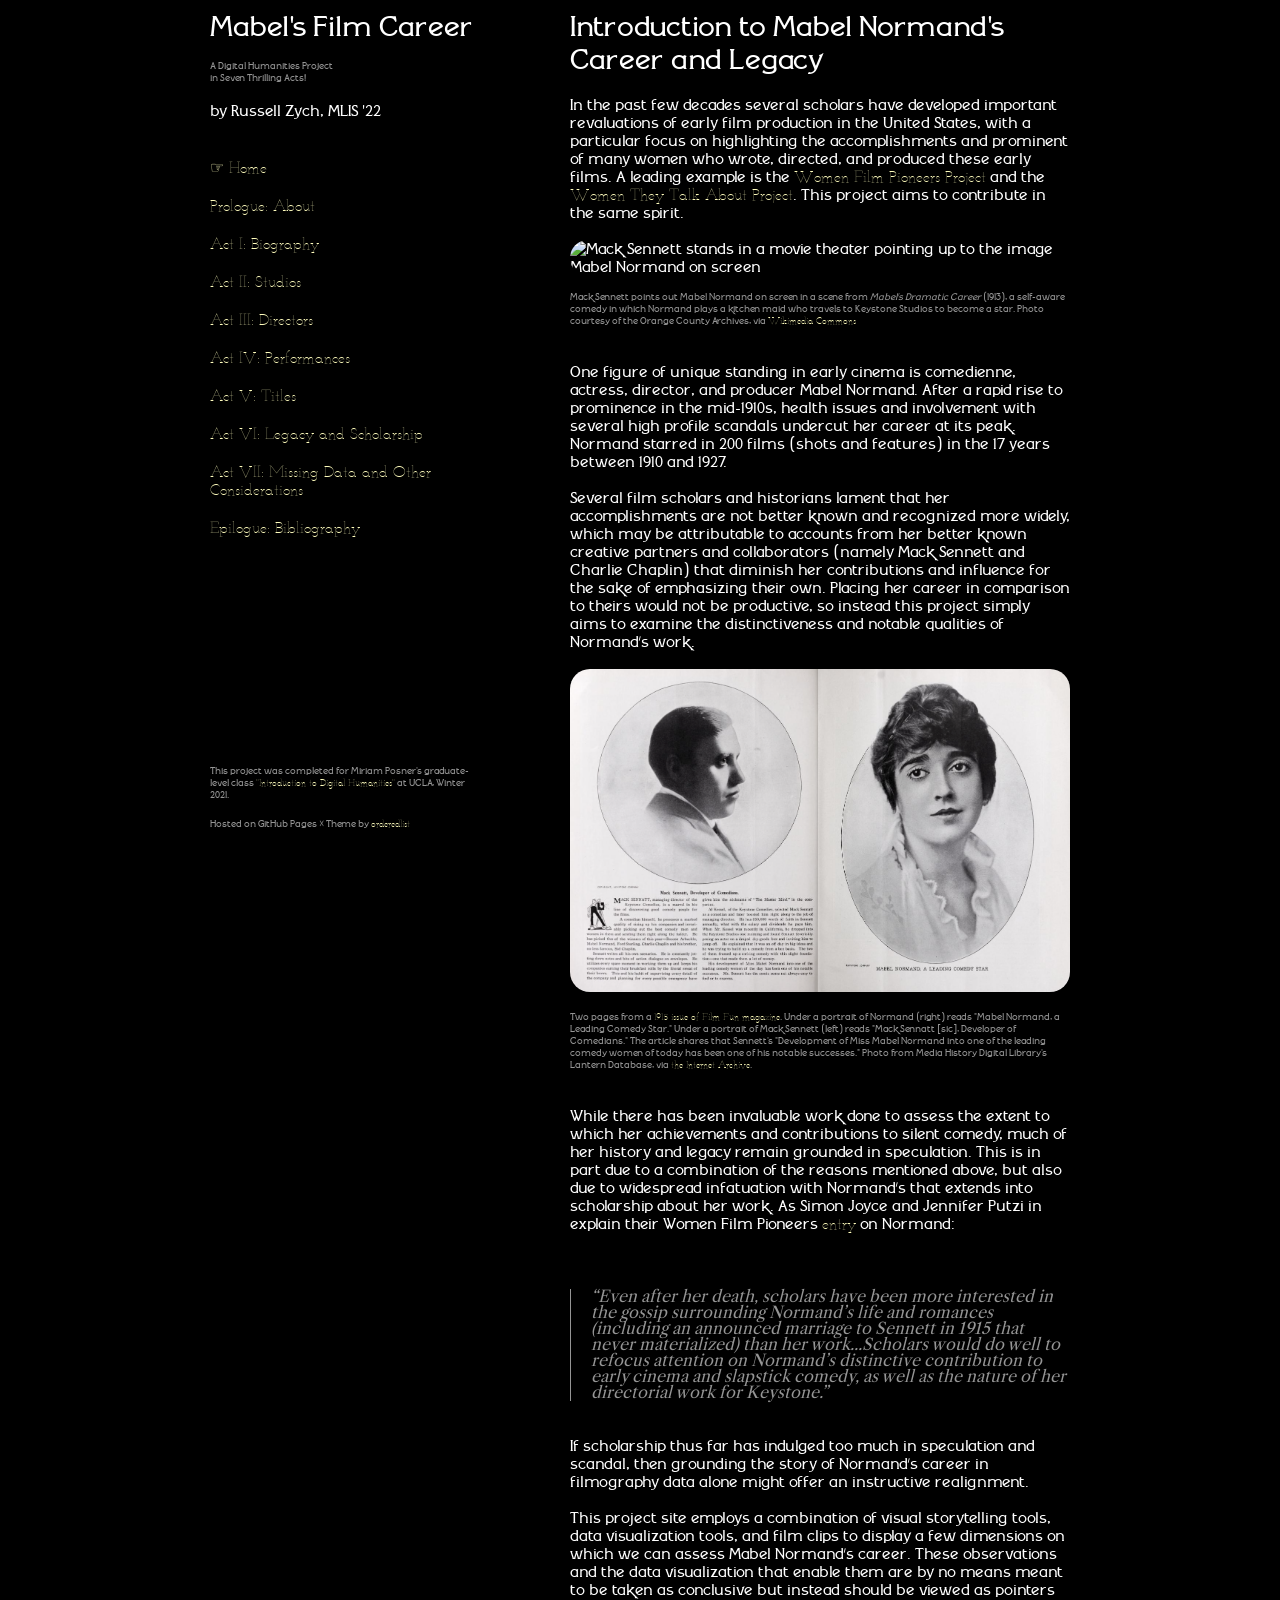
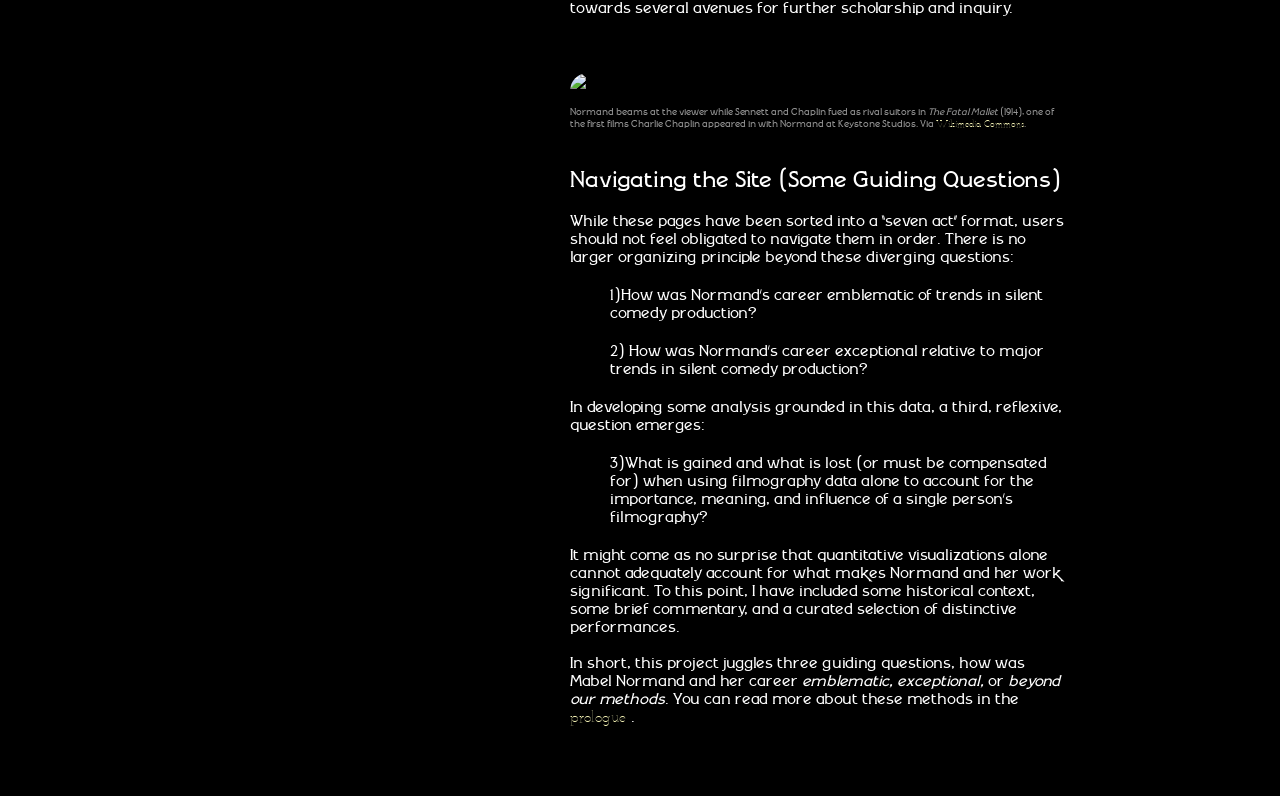
==== commit 2ec9f04c: "Update index.html" ====
--- a/index.html
+++ b/index.html
@@ -63,7 +63,6 @@
 <br></br>
 <blockquote>
 “Even after her death, scholars have been more interested in the gossip surrounding Normand’s life and romances (including an announced marriage to Sennett in 1915 that never materialized) than her work...Scholars would do well to refocus attention on Normand’s distinctive contribution to early cinema and slapstick comedy, as well as the nature of her directorial work for Keystone.”
-If scholarship thus far has indulged too much in speculation and scandal, then grounding the story of Normand’s career in filmography data alone might offer an instructive realignment."
 </blockquote>
 <br></br>
 <p>
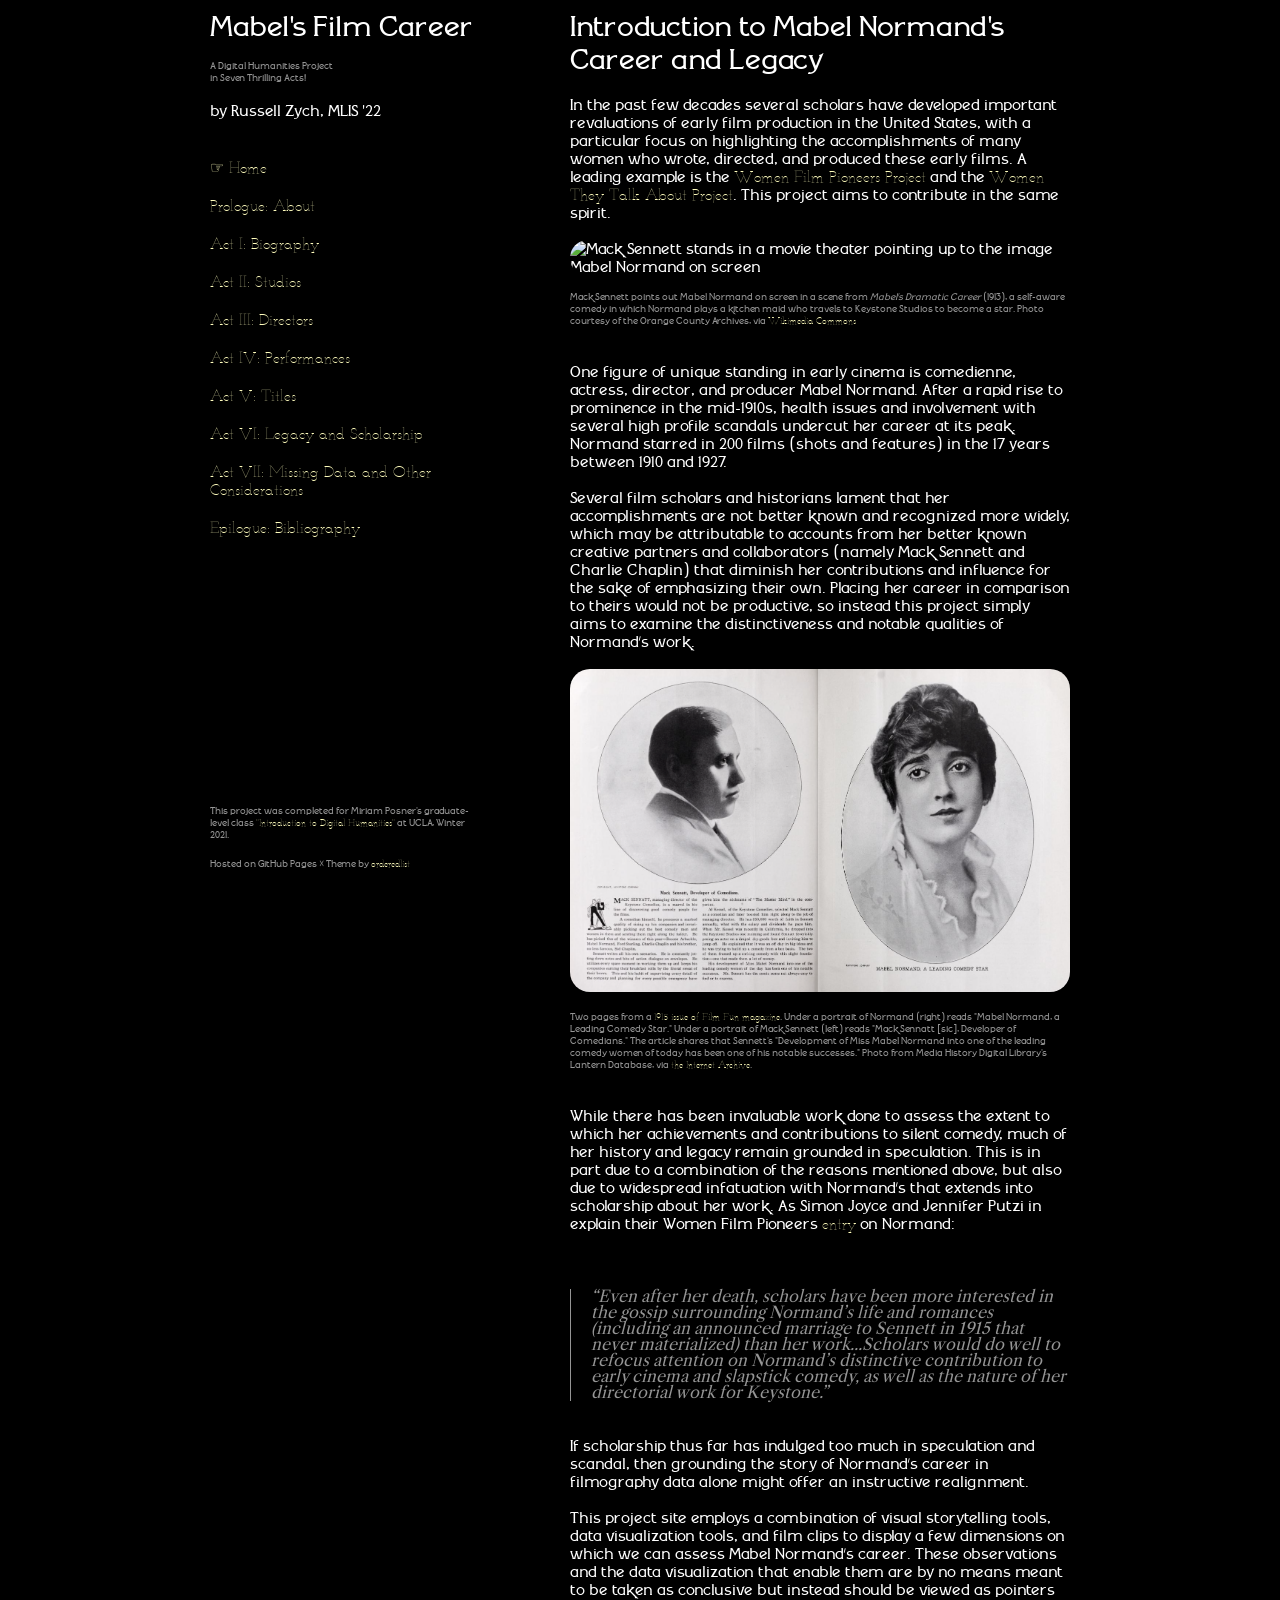
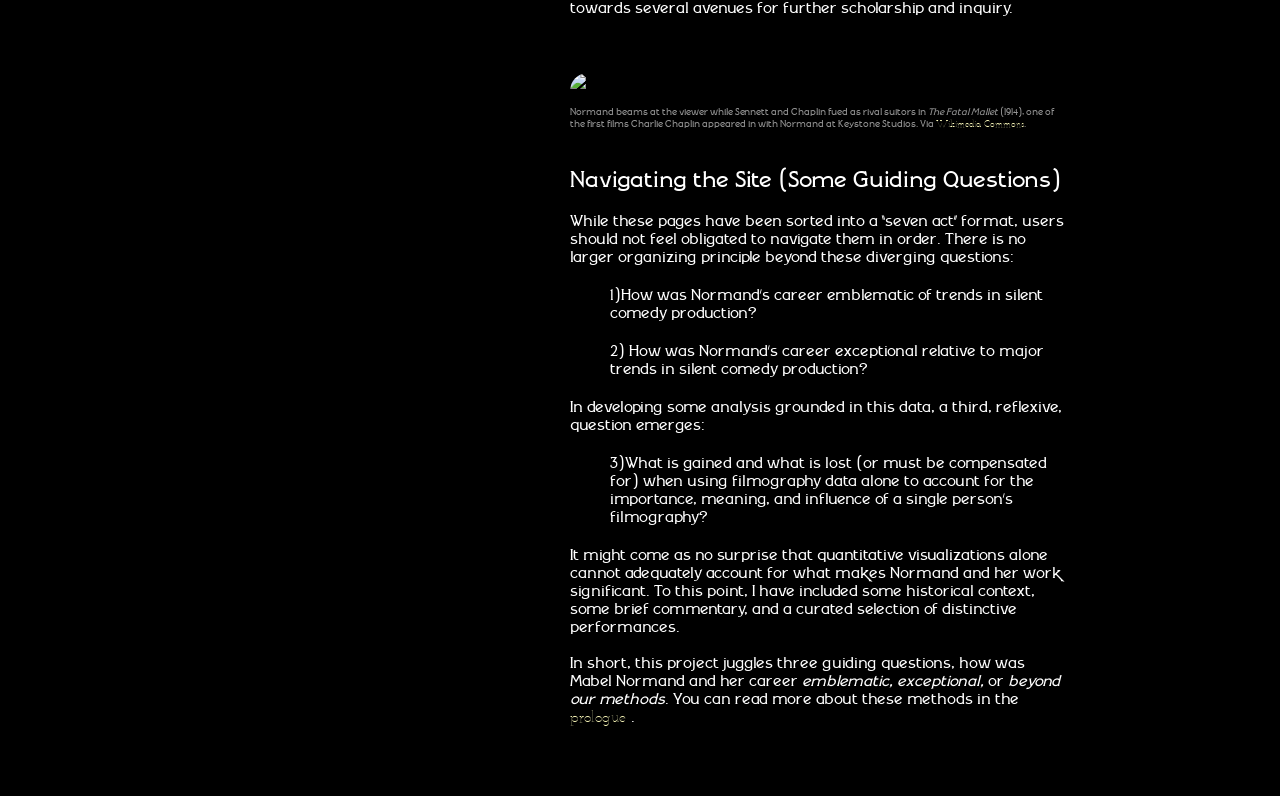
==== commit 059d7465: "Update index.html" ====
--- a/index.html
+++ b/index.html
@@ -38,7 +38,7 @@
 <h1> Introduction to Mabel Normand's Career and Legacy </h1>
 
     <p>
-      In the past few decades several scholars have developed important revaluations of early film production in the United States, with a particular focus on highlighting the accomplishments and prominent of many women who wrote, directed, and produced these early films. A leading example is the <a href="https://wfpp.columbia.edu">Women Film Pioneers Project</a> and the <a href="https://aficatalog.afi.com/women-they-talk-about">Women They Talk About Project</a>. This project aims to contribute in the same spirit.
+      In the past few decades several scholars have developed important revaluations of early film production in the United States, with a particular focus on highlighting the accomplishments of many women who wrote, directed, and produced these early films. A leading example is the <a href="https://wfpp.columbia.edu">Women Film Pioneers Project</a> and the <a href="https://aficatalog.afi.com/women-they-talk-about">Women They Talk About Project</a>. This project aims to contribute in the same spirit.
     <br></br>
     <img src="https://upload.wikimedia.org/wikipedia/commons/thumb/c/c4/Mabel%27s_Dramatic_Career_1913.jpeg/800px-Mabel%27s_Dramatic_Career_1913.jpeg" alt="Mack Sennett stands in a movie theater pointing up to the image Mabel Normand on screen" class="rounded-corners"/>
     <br></br>
--- a/styles.css
+++ b/styles.css
@@ -230,7 +230,7 @@
   width:270px;
   float:left;
   position:fixed;
-  bottom:50px;
+  bottom:10px;
   -webkit-font-smoothing:subpixel-antialiased;
 }
 
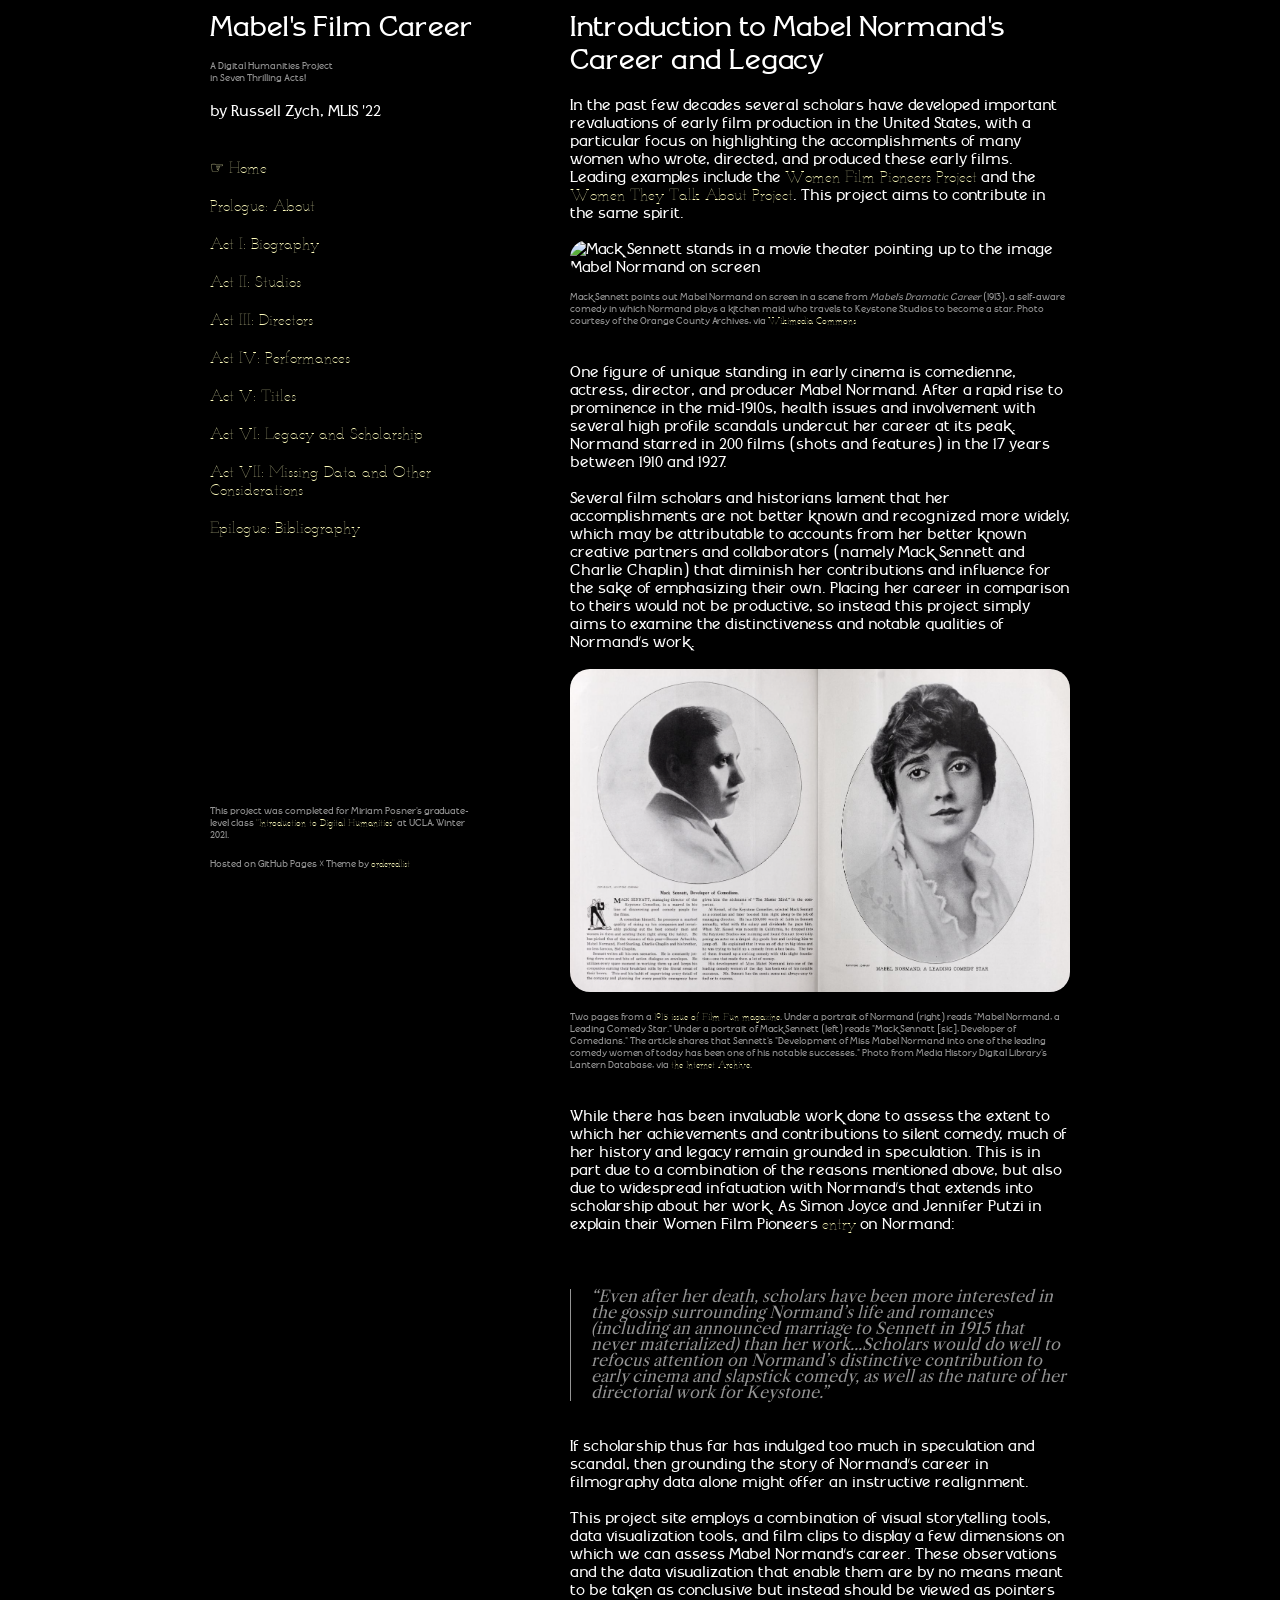
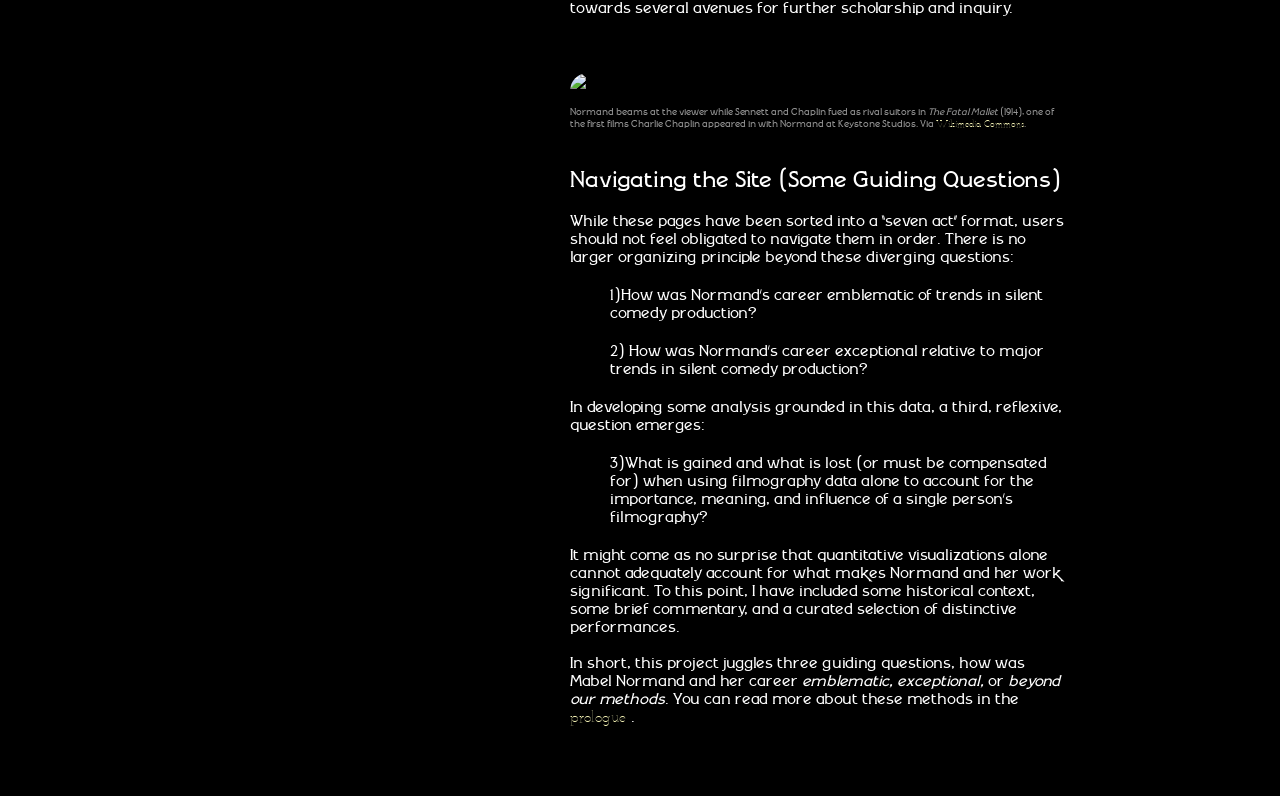
==== commit 7c62a542: "Update index.html" ====
--- a/index.html
+++ b/index.html
@@ -38,7 +38,7 @@
 <h1> Introduction to Mabel Normand's Career and Legacy </h1>
 
     <p>
-      In the past few decades several scholars have developed important revaluations of early film production in the United States, with a particular focus on highlighting the accomplishments of many women who wrote, directed, and produced these early films. A leading example is the <a href="https://wfpp.columbia.edu">Women Film Pioneers Project</a> and the <a href="https://aficatalog.afi.com/women-they-talk-about">Women They Talk About Project</a>. This project aims to contribute in the same spirit.
+      In the past few decades several scholars have developed important revaluations of early film production in the United States, with a particular focus on highlighting the accomplishments of many women who wrote, directed, and produced these early films. Leading examples include the <a href="https://wfpp.columbia.edu">Women Film Pioneers Project</a> and the <a href="https://aficatalog.afi.com/women-they-talk-about">Women They Talk About Project</a>. This project aims to contribute in the same spirit.
     <br></br>
     <img src="https://upload.wikimedia.org/wikipedia/commons/thumb/c/c4/Mabel%27s_Dramatic_Career_1913.jpeg/800px-Mabel%27s_Dramatic_Career_1913.jpeg" alt="Mack Sennett stands in a movie theater pointing up to the image Mabel Normand on screen" class="rounded-corners"/>
     <br></br>
